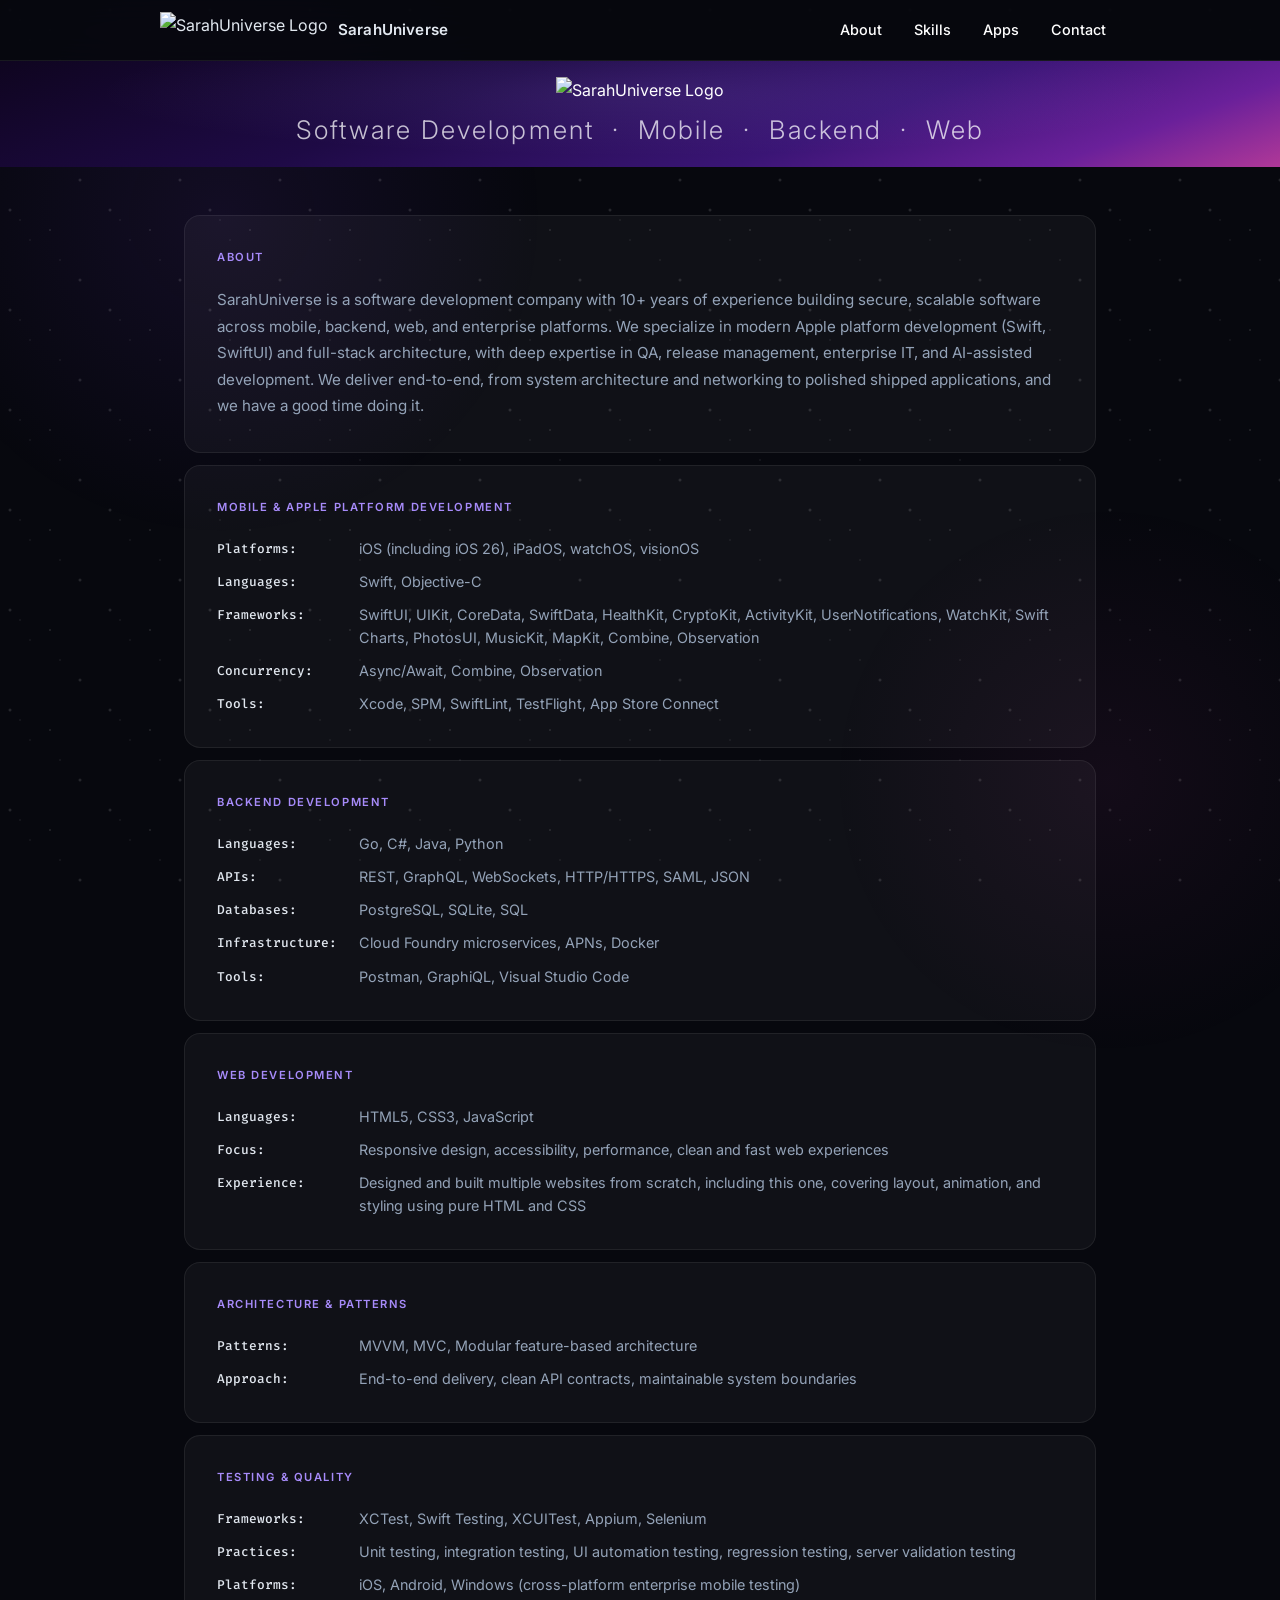
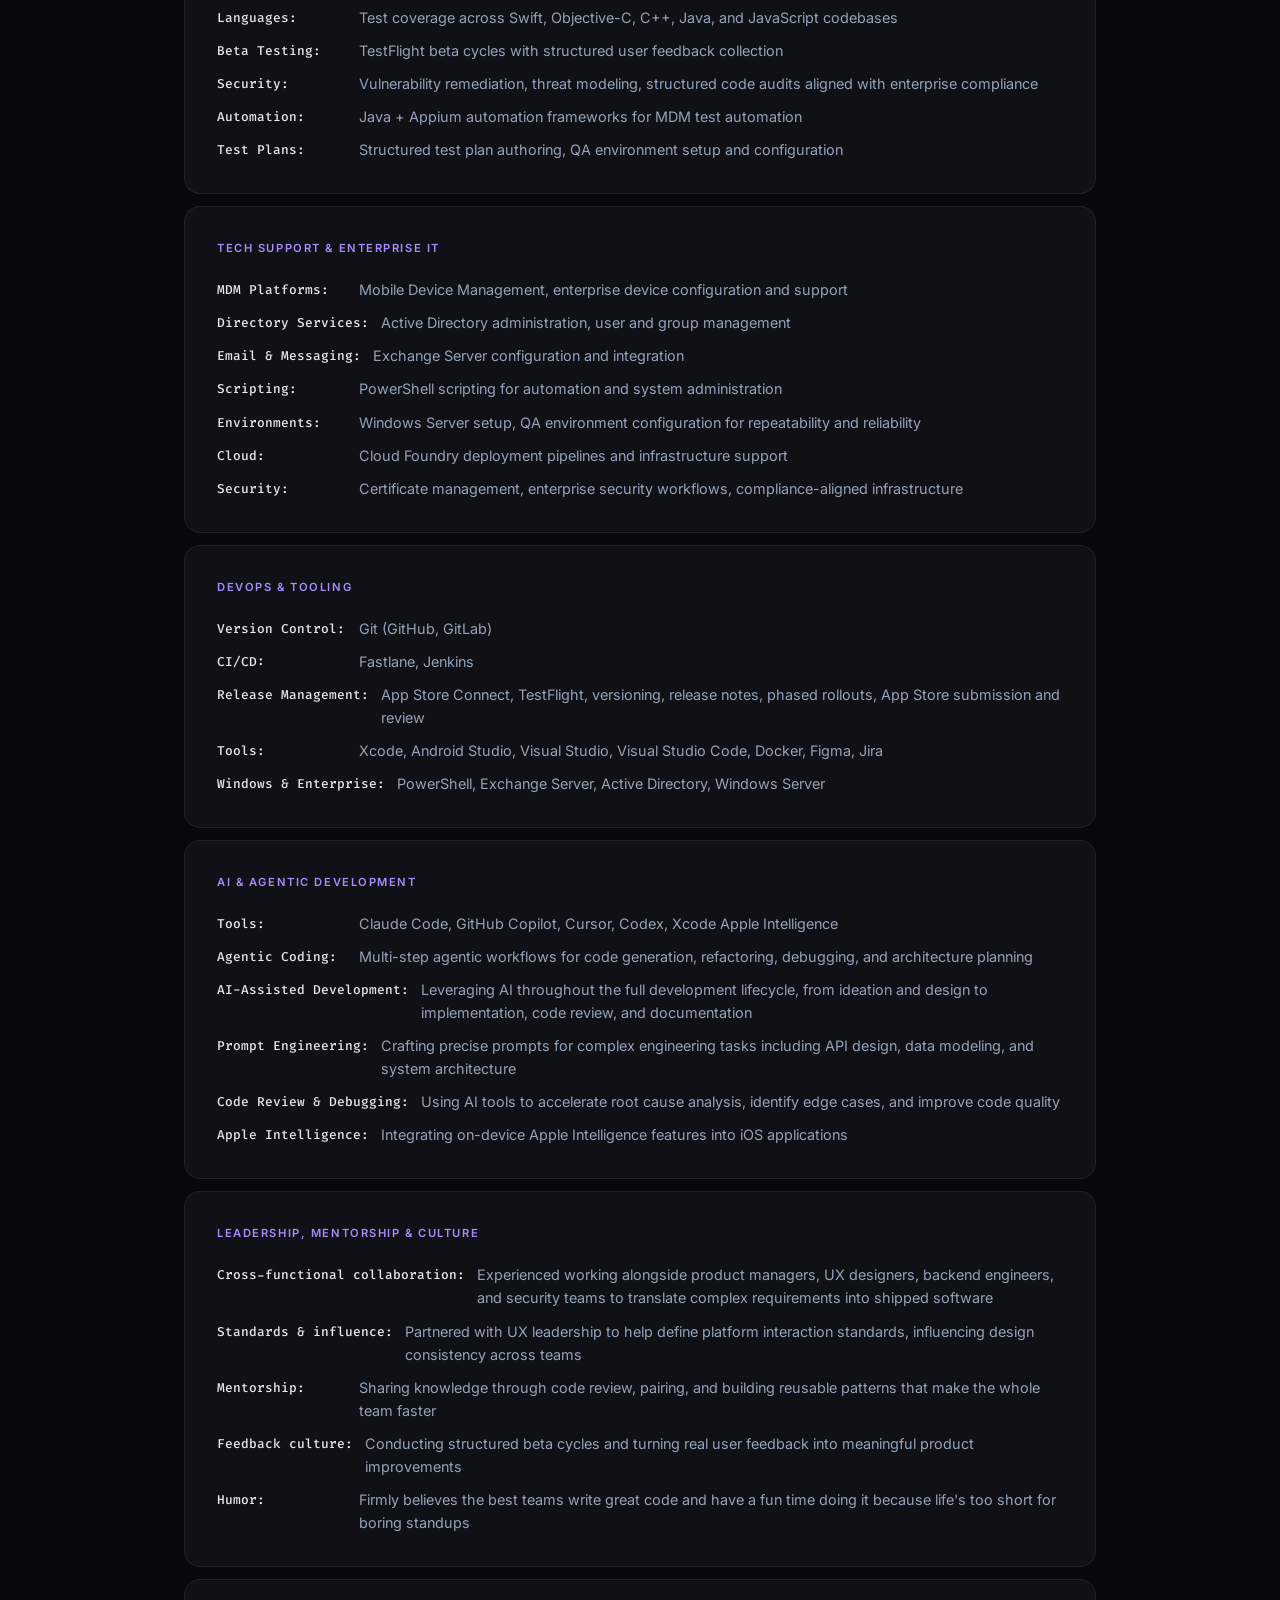
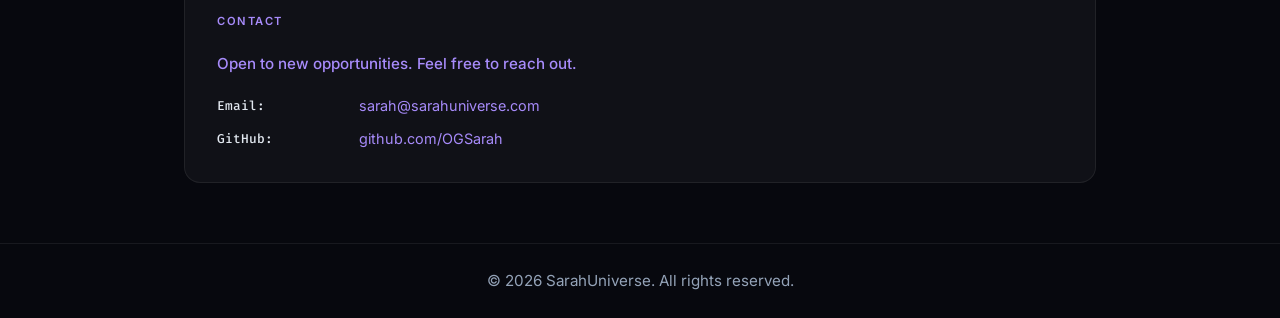
==== index.html @ 58591076 "Add files via upload" ====
<!DOCTYPE html>
<html lang="en">
<head>
  <meta charset="UTF-8" />
  <meta name="viewport" content="width=device-width, initial-scale=1.0"/>
  <title>SarahUniverse: Software Development</title>
  <link rel="stylesheet" href="style.css"/>
</head>
<body>
  <div class="stars"></div>
  <div class="stars2"></div>
  <div class="stars3"></div>

  <nav class="navbar">
    <div class="nav-container">
      <div class="nav-brand">
        <img src="assets/logoOnly.png" class="nav-logo" alt="SarahUniverse Logo">
        <span class="brand-name">SarahUniverse</span>
      </div>
      <ul class="nav-links">
        <li><a href="#about">About</a></li>
        <li><a href="#skills">Skills</a></li>
        <li><a href="apps.html">Apps</a></li>
        <li><a href="#contact">Contact</a></li>
      </ul>
    </div>
  </nav>

  <header class="header">
    <img src="assets/logoOnly.png" class="header-logo" alt="SarahUniverse Logo">
    <p class="tagline">Software Development &nbsp;·&nbsp; Mobile &nbsp;·&nbsp; Backend &nbsp;·&nbsp; Web</p>
  </header>

  <main class="content">

    <section id="about">
      <h2>About</h2>
      <p>SarahUniverse is a software development company with 10+ years of experience building secure, scalable software across mobile, backend, web, and enterprise platforms. We specialize in modern Apple platform development (Swift, SwiftUI) and full-stack architecture, with deep expertise in QA, release management, enterprise IT, and AI-assisted development. We deliver end-to-end, from system architecture and networking to polished shipped applications, and we have a good time doing it.</p>
    </section>

    <section id="skills">
      <h2>Mobile &amp; Apple Platform Development</h2>
      <ul>
        <li><strong>Platforms:</strong> iOS (including iOS 26), iPadOS, watchOS, visionOS</li>
        <li><strong>Languages:</strong> Swift, Objective-C</li>
        <li><strong>Frameworks:</strong> SwiftUI, UIKit, CoreData, SwiftData, HealthKit, CryptoKit, ActivityKit, UserNotifications, WatchKit, Swift Charts, PhotosUI, MusicKit, MapKit, Combine, Observation</li>
        <li><strong>Concurrency:</strong> Async/Await, Combine, Observation</li>
        <li><strong>Tools:</strong> Xcode, SPM, SwiftLint, TestFlight, App Store Connect</li>
      </ul>
    </section>

    <section>
      <h2>Backend Development</h2>
      <ul>
        <li><strong>Languages:</strong> Go, C#, Java, Python</li>
        <li><strong>APIs:</strong> REST, GraphQL, WebSockets, HTTP/HTTPS, SAML, JSON</li>
        <li><strong>Databases:</strong> PostgreSQL, SQLite, SQL</li>
        <li><strong>Infrastructure:</strong> Cloud Foundry microservices, APNs, Docker</li>
        <li><strong>Tools:</strong> Postman, GraphiQL, Visual Studio Code</li>
      </ul>
    </section>

    <section>
      <h2>Web Development</h2>
      <ul>
        <li><strong>Languages:</strong> HTML5, CSS3, JavaScript</li>
        <li><strong>Focus:</strong> Responsive design, accessibility, performance, clean and fast web experiences</li>
        <li><strong>Experience:</strong> Designed and built multiple websites from scratch, including this one, covering layout, animation, and styling using pure HTML and CSS</li>
      </ul>
    </section>

    <section>
      <h2>Architecture &amp; Patterns</h2>
      <ul>
        <li><strong>Patterns:</strong> MVVM, MVC, Modular feature-based architecture</li>
        <li><strong>Approach:</strong> End-to-end delivery, clean API contracts, maintainable system boundaries</li>
      </ul>
    </section>

    <section>
      <h2>Testing &amp; Quality</h2>
      <ul>
        <li><strong>Frameworks:</strong> XCTest, Swift Testing, XCUITest, Appium, Selenium</li>
        <li><strong>Practices:</strong> Unit testing, integration testing, UI automation testing, regression testing, server validation testing</li>
        <li><strong>Platforms:</strong> iOS, Android, Windows (cross-platform enterprise mobile testing)</li>
        <li><strong>Languages:</strong> Test coverage across Swift, Objective-C, C++, Java, and JavaScript codebases</li>
        <li><strong>Beta Testing:</strong> TestFlight beta cycles with structured user feedback collection</li>
        <li><strong>Security:</strong> Vulnerability remediation, threat modeling, structured code audits aligned with enterprise compliance</li>
        <li><strong>Automation:</strong> Java + Appium automation frameworks for MDM test automation</li>
        <li><strong>Test Plans:</strong> Structured test plan authoring, QA environment setup and configuration</li>
      </ul>
    </section>

    <section>
      <h2>Tech Support &amp; Enterprise IT</h2>
      <ul>
        <li><strong>MDM Platforms:</strong> Mobile Device Management, enterprise device configuration and support</li>
        <li><strong>Directory Services:</strong> Active Directory administration, user and group management</li>
        <li><strong>Email &amp; Messaging:</strong> Exchange Server configuration and integration</li>
        <li><strong>Scripting:</strong> PowerShell scripting for automation and system administration</li>
        <li><strong>Environments:</strong> Windows Server setup, QA environment configuration for repeatability and reliability</li>
        <li><strong>Cloud:</strong> Cloud Foundry deployment pipelines and infrastructure support</li>
        <li><strong>Security:</strong> Certificate management, enterprise security workflows, compliance-aligned infrastructure</li>
      </ul>
    </section>

    <section>
      <h2>DevOps &amp; Tooling</h2>
      <ul>
        <li><strong>Version Control:</strong> Git (GitHub, GitLab)</li>
        <li><strong>CI/CD:</strong> Fastlane, Jenkins</li>
        <li><strong>Release Management:</strong> App Store Connect, TestFlight, versioning, release notes, phased rollouts, App Store submission and review</li>
        <li><strong>Tools:</strong> Xcode, Android Studio, Visual Studio, Visual Studio Code, Docker, Figma, Jira</li>
        <li><strong>Windows &amp; Enterprise:</strong> PowerShell, Exchange Server, Active Directory, Windows Server</li>
      </ul>
    </section>

    <section>
      <h2>AI &amp; Agentic Development</h2>
      <ul>
        <li><strong>Tools:</strong> Claude Code, GitHub Copilot, Cursor, Codex, Xcode Apple Intelligence</li>
        <li><strong>Agentic Coding:</strong> Multi-step agentic workflows for code generation, refactoring, debugging, and architecture planning</li>
        <li><strong>AI-Assisted Development:</strong> Leveraging AI throughout the full development lifecycle, from ideation and design to implementation, code review, and documentation</li>
        <li><strong>Prompt Engineering:</strong> Crafting precise prompts for complex engineering tasks including API design, data modeling, and system architecture</li>
        <li><strong>Code Review &amp; Debugging:</strong> Using AI tools to accelerate root cause analysis, identify edge cases, and improve code quality</li>
        <li><strong>Apple Intelligence:</strong> Integrating on-device Apple Intelligence features into iOS applications</li>
      </ul>
    </section>

    <section>
      <h2>Leadership, Mentorship &amp; Culture</h2>
      <ul>
        <li><strong>Cross-functional collaboration:</strong> Experienced working alongside product managers, UX designers, backend engineers, and security teams to translate complex requirements into shipped software</li>
        <li><strong>Standards &amp; influence:</strong> Partnered with UX leadership to help define platform interaction standards, influencing design consistency across teams</li>
        <li><strong>Mentorship:</strong> Sharing knowledge through code review, pairing, and building reusable patterns that make the whole team faster</li>
        <li><strong>Feedback culture:</strong> Conducting structured beta cycles and turning real user feedback into meaningful product improvements</li>
        <li><strong>Humor:</strong> Firmly believes the best teams write great code and have a fun time doing it because life's too short for boring standups</li>
      </ul>
    </section>

    <section id="contact">
      <h2>Contact</h2>
      <p class="open-to-work">Open to new opportunities. Feel free to reach out.</p>
      <ul>
        <li><strong>Email:</strong> <a href="mailto:sarah@sarahuniverse.com">sarah@sarahuniverse.com</a></li>
        <li><strong>GitHub:</strong> <a href="https://github.com/OGSarah" target="_blank" rel="noopener">github.com/OGSarah</a></li>
      </ul>
    </section>

  </main>

  <footer>
    <p>&copy; 2026 SarahUniverse. All rights reserved.</p>
  </footer>

</body>
</html>
---- style.css ----
/* SarahUniverse — 2026 */

@import url('https://fonts.googleapis.com/css2?family=Inter:wght@300;400;500;600;700&family=Fira+Code:wght@400;500&display=swap');

:root {
  --bg: #07080e;
  --surface: rgba(255, 255, 255, 0.04);
  --surface-hover: rgba(255, 255, 255, 0.06);
  --border: rgba(255, 255, 255, 0.07);
  --border-glow: rgba(139, 92, 246, 0.3);
  --purple: #7c3aed;
  --purple-light: #a78bfa;
  --cosmic-blue: #38bdf8;
  --text: #e2e8f0;
  --text-muted: #94a3b8;
  --text-dim: #475569;
}

* {
  box-sizing: border-box;
}

body {
  margin: 0;
  font-family: 'Inter', sans-serif;
  background: var(--bg);
  color: var(--text);
  line-height: 1.7;
}

/* === BACKGROUND ORBS === */
body::before {
  content: '';
  position: fixed;
  top: -15%;
  left: -10%;
  width: 700px;
  height: 700px;
  background: radial-gradient(circle, rgba(124, 58, 237, 0.1) 0%, transparent 65%);
  pointer-events: none;
  z-index: 0;
}

body::after {
  content: '';
  position: fixed;
  bottom: -20%;
  right: -10%;
  width: 600px;
  height: 600px;
  background: radial-gradient(circle, rgba(192, 64, 160, 0.07) 0%, transparent 65%);
  pointer-events: none;
  z-index: 0;
}

/* === STARS (very subtle) === */
.stars, .stars2, .stars3 {
  position: fixed;
  width: 100%;
  height: 100%;
  top: 0; left: 0;
  z-index: 0;
  background: transparent;
  pointer-events: none;
}

.stars {
  background: transparent url('data:image/svg+xml;utf8,<svg width="100" height="100" xmlns="http://www.w3.org/2000/svg"><circle cx="10" cy="10" r="1.5" fill="white" /><circle cx="50" cy="30" r="1" fill="white"/><circle cx="80" cy="80" r="1.5" fill="white"/></svg>') repeat;
  animation: moveStars 100s linear infinite;
  opacity: 0.12;
}

.stars2 {
  background: transparent url('data:image/svg+xml;utf8,<svg width="100" height="100" xmlns="http://www.w3.org/2000/svg"><circle cx="20" cy="20" r="1" fill="white" /><circle cx="60" cy="60" r="1" fill="white"/></svg>') repeat;
  animation: moveStars 150s linear infinite;
  opacity: 0.07;
}

.stars3 {
  background: transparent url('data:image/svg+xml;utf8,<svg width="100" height="100" xmlns="http://www.w3.org/2000/svg"><circle cx="30" cy="40" r="1.2" fill="white" /></svg>') repeat;
  animation: moveStars 200s linear infinite;
  opacity: 0.05;
}

@keyframes moveStars {
  from { transform: translateY(0); }
  to { transform: translateY(-1000px); }
}

body > *:not(.stars):not(.stars2):not(.stars3) {
  position: relative;
  z-index: 1;
}

/* === NAVBAR === */
.navbar {
  position: sticky;
  top: 0;
  width: 100%;
  background: rgba(7, 8, 14, 0.8);
  backdrop-filter: blur(20px);
  -webkit-backdrop-filter: blur(20px);
  border-bottom: 1px solid var(--border);
  padding: 12px 24px;
  box-sizing: border-box;
  z-index: 10;
}

.nav-container {
  max-width: 960px;
  margin: 0 auto;
  width: 100%;
  display: flex;
  flex-direction: row;
  align-items: center;
  justify-content: space-between;
  overflow: visible;
}

.nav-brand {
  display: flex;
  align-items: center;
  gap: 10px;
  text-decoration: none;
}

.nav-logo {
  height: 36px;
  width: auto;
}

.brand-name {
  font-weight: 600;
  font-size: 0.95rem;
  color: var(--text);
  letter-spacing: 0.01em;
}

.nav-links {
  list-style: none;
  margin: 0;
  padding: 0;
  display: flex;
  flex-direction: row;
  gap: 4px;
}

.nav-links a {
  color: #ffffff;
  text-decoration: none;
  font-size: 0.9rem;
  font-weight: 500;
  padding: 6px 14px;
  border-radius: 8px;
  transition: color 0.15s ease, background 0.15s ease;
  display: inline-block;
}

.nav-links a:hover,
.nav-links a.active {
  color: var(--purple-light);
  background: rgba(255, 255, 255, 0.07);
}

/* === HEADER === */
.header {
  text-align: center;
  padding: 16px 20px 14px;
  background: linear-gradient(160deg, #0f0520 0%, #1e0a45 35%, #3a1575 65%, #6a209a 85%, #b03898 100%);
  color: white;
  position: relative;
  overflow: hidden;
}

.header::before {
  content: '';
  position: absolute;
  inset: 0;
  background: radial-gradient(ellipse at 50% 30%, rgba(167, 139, 250, 0.12) 0%, transparent 60%);
  pointer-events: none;
}

.header-logo {
  height: 500px;
  width: auto;
  margin-bottom: 0;
  position: relative;
}

.tagline {
  font-family: 'Inter', sans-serif;
  font-size: 1.6rem;
  font-weight: 300;
  color: rgba(255, 255, 255, 0.75);
  letter-spacing: 0.08em;
  margin-top: 4px;
  margin-bottom: 0;
}

/* === MAIN CONTENT === */
.content {
  max-width: 960px;
  margin: 0 auto;
  padding: 48px 24px;
}

section {
  background: var(--surface);
  border: 1px solid var(--border);
  padding: 32px;
  border-radius: 16px;
  margin-bottom: 12px;
  transition: border-color 0.25s ease, background 0.25s ease;
}

section:hover {
  background: var(--surface-hover);
  border-color: var(--border-glow);
}

h2 {
  font-size: 0.7rem;
  font-weight: 600;
  text-transform: uppercase;
  letter-spacing: 0.14em;
  color: var(--purple-light);
  margin-top: 0;
  margin-bottom: 20px;
  border: none;
  padding: 0;
}

ul {
  padding: 0;
  margin: 0;
  list-style: none;
  display: flex;
  flex-direction: column;
  gap: 10px;
}

ul li {
  color: var(--text-muted);
  font-size: 0.9rem;
  line-height: 1.6;
  display: flex;
  gap: 12px;
}

ul li strong {
  color: var(--text);
  font-weight: 500;
  min-width: 130px;
  flex-shrink: 0;
  font-family: 'Fira Code', monospace;
  font-size: 0.8rem;
  padding-top: 2px;
}

p {
  color: var(--text-muted);
  margin: 0;
  font-size: 0.95rem;
  line-height: 1.75;
}

a {
  color: var(--purple-light);
  text-decoration: none;
}

a:hover {
  color: var(--text);
  text-decoration: none;
}

/* === NAVBAR ACTIVE LINK === */
.nav-links a.active {
  color: var(--purple-light);
  background: rgba(255, 255, 255, 0.07);
}

/* === APP CARDS === */
.app-card {
  background: var(--surface);
  border: 1px solid var(--border);
  border-radius: 16px;
  padding: 28px;
  margin-bottom: 12px;
  display: flex;
  gap: 24px;
  align-items: flex-start;
  transition: border-color 0.25s ease, background 0.25s ease;
}

.app-card:hover {
  background: var(--surface-hover);
  border-color: var(--border-glow);
}

.app-icon-wrap {
  flex-shrink: 0;
}

.app-icon-placeholder {
  width: 72px;
  height: 72px;
  border-radius: 16px;
  background: linear-gradient(135deg, var(--purple), #b03898);
}

.app-icon-wrap img {
  width: 72px;
  height: 72px;
  border-radius: 16px;
  object-fit: cover;
}

.app-info {
  display: flex;
  flex-direction: column;
  gap: 8px;
}

.app-name {
  color: var(--text);
  font-size: 1.1rem;
  font-weight: 600;
  margin: 0;
  padding: 0;
  border: none;
  letter-spacing: 0;
  text-transform: none;
}

.app-description {
  color: var(--text-muted);
  margin: 0;
  font-size: 0.9rem;
}

.app-store-badge img {
  height: 36px;
  width: auto;
  margin-top: 4px;
  opacity: 0.9;
  transition: opacity 0.15s ease;
}

.app-store-badge:hover img {
  opacity: 1;
}

/* === OPEN TO WORK === */
.open-to-work {
  color: var(--purple-light);
  font-weight: 500;
  margin-bottom: 16px;
}

/* === FOOTER === */
footer {
  text-align: center;
  border-top: 1px solid var(--border);
  padding: 24px;
  color: var(--text-dim);
  font-size: 0.8rem;
}
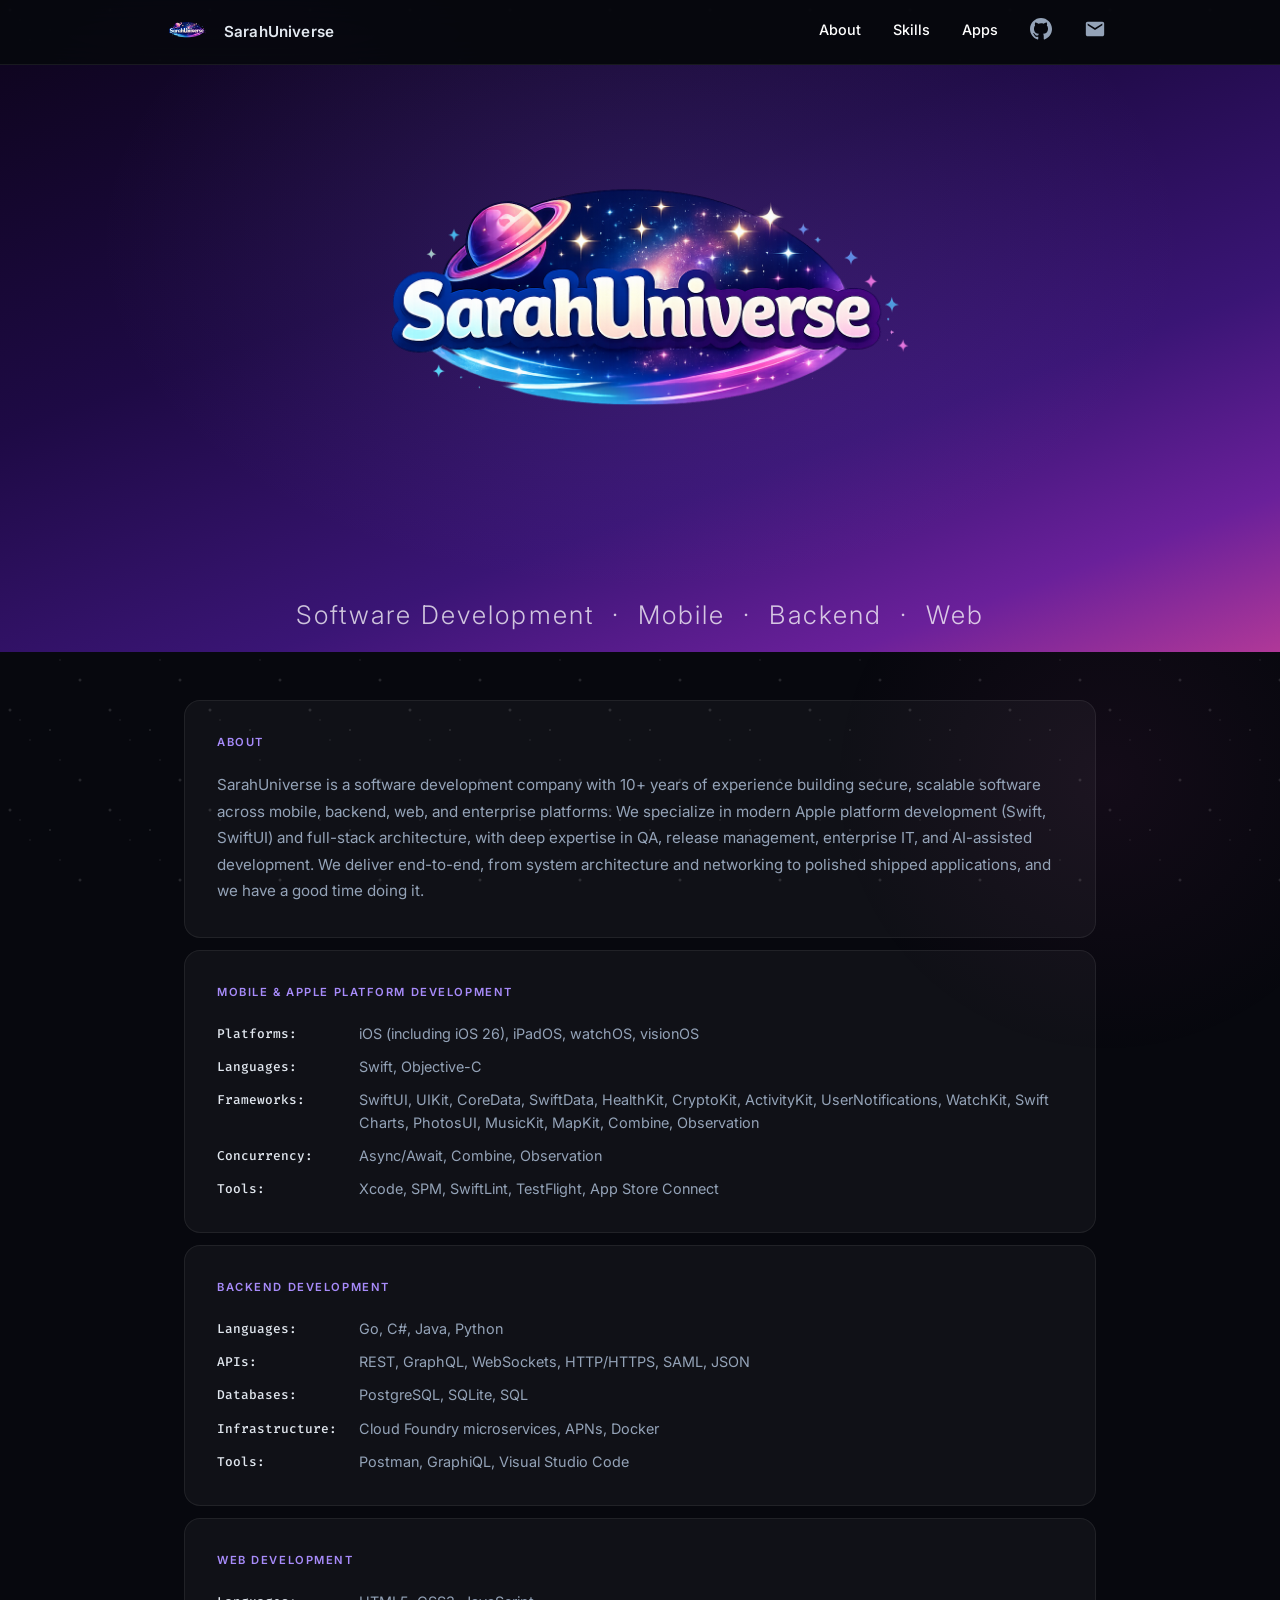
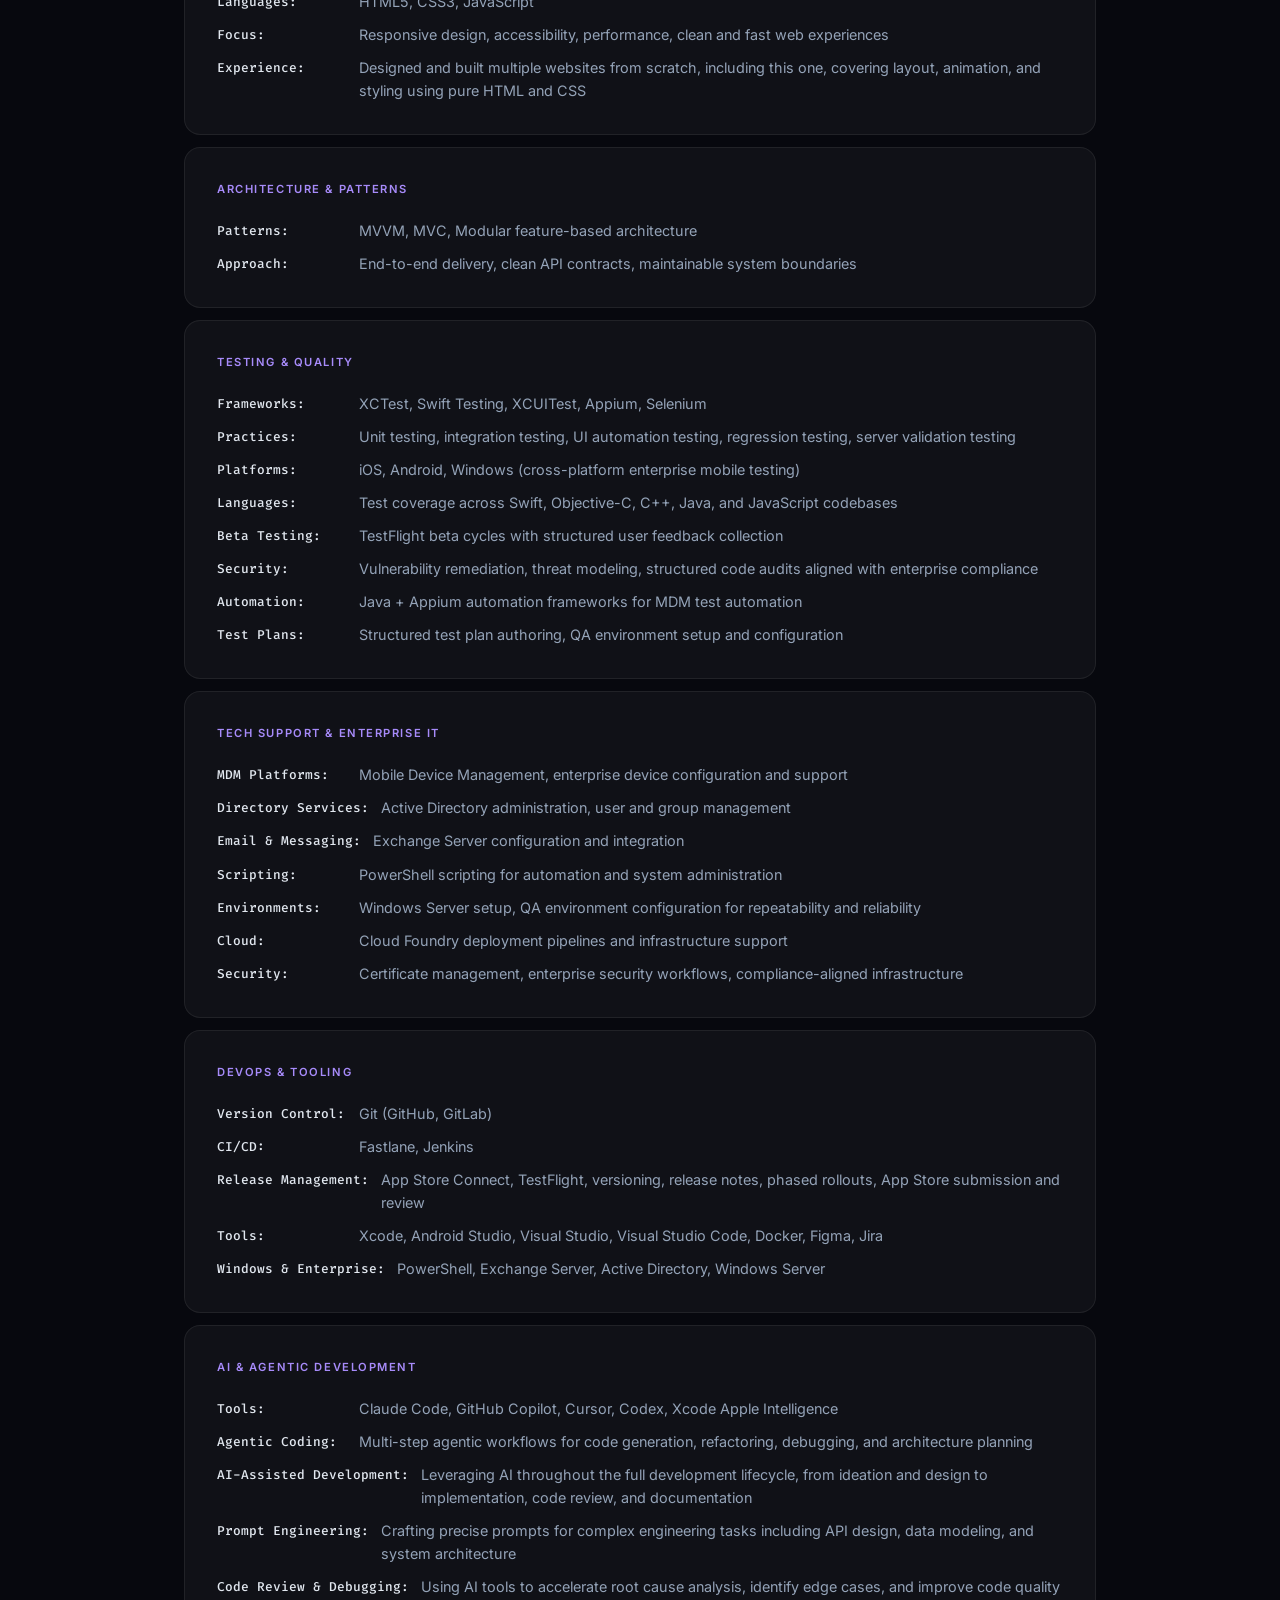
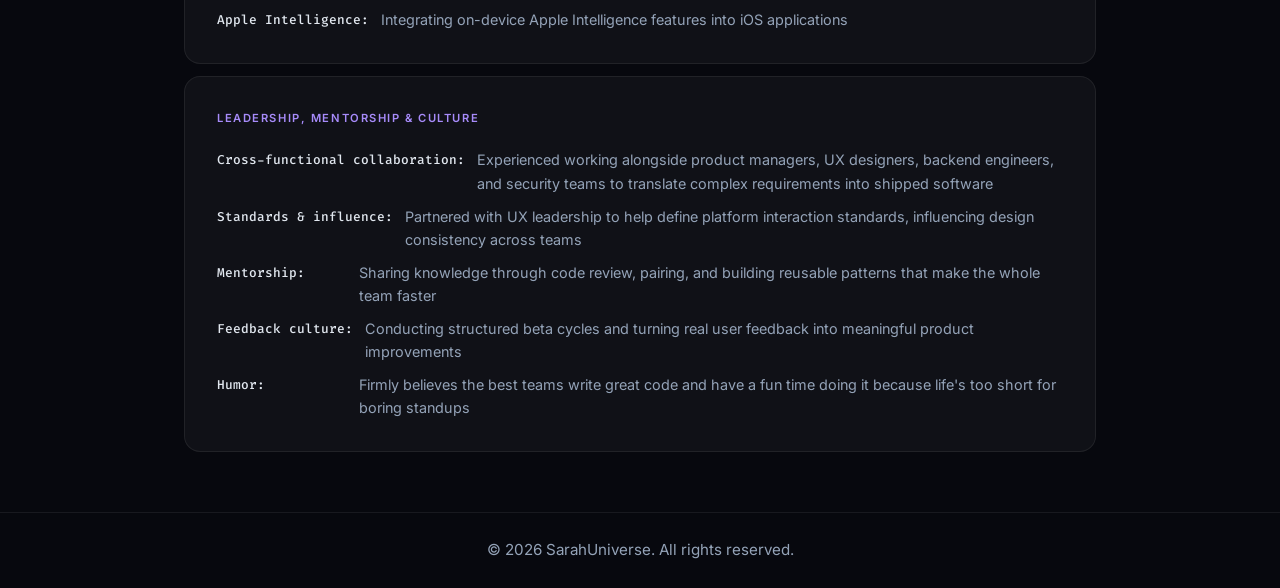
==== commit 9429c8ba: "Added Github and email link icons to the header area" ====
--- a/index.html
+++ b/index.html
@@ -21,7 +21,20 @@
         <li><a href="#about">About</a></li>
         <li><a href="#skills">Skills</a></li>
         <li><a href="apps.html">Apps</a></li>
-        <li><a href="#contact">Contact</a></li>
+        <li>
+          <a href="https://github.com/OGSarah" target="_blank" rel="noopener" class="github-icon-link" aria-label="GitHub profile">
+            <svg class="github-icon" xmlns="http://www.w3.org/2000/svg" viewBox="0 0 24 24" aria-hidden="true">
+              <path d="M12 0C5.374 0 0 5.373 0 12c0 5.302 3.438 9.8 8.207 11.387.599.111.793-.261.793-.577v-2.234c-3.338.726-4.033-1.416-4.033-1.416-.546-1.387-1.333-1.756-1.333-1.756-1.089-.745.083-.729.083-.729 1.205.084 1.839 1.237 1.839 1.237 1.07 1.834 2.807 1.304 3.492.997.107-.775.418-1.305.762-1.604-2.665-.305-5.467-1.334-5.467-5.931 0-1.311.469-2.381 1.236-3.221-.124-.303-.535-1.524.117-3.176 0 0 1.008-.322 3.301 1.23A11.509 11.509 0 0 1 12 5.803c.96.005 1.927.138 2.993.404 2.291-1.552 3.297-1.23 3.297-1.23.653 1.653.242 2.874.118 3.176.77.84 1.235 1.911 1.235 3.221 0 4.609-2.807 5.624-5.479 5.921.43.372.823 1.102.823 2.222v3.293c0 .319.192.694.801.576C20.566 21.797 24 17.3 24 12c0-6.627-5.373-12-12-12z"/>
+            </svg>
+          </a>
+        </li>
+        <li>
+          <a href="mailto:sarah@sarahuniverse.com" class="github-icon-link" aria-label="Send email">
+            <svg class="github-icon" xmlns="http://www.w3.org/2000/svg" viewBox="0 0 24 24" aria-hidden="true">
+              <path d="M20 4H4c-1.1 0-2 .9-2 2v12c0 1.1.9 2 2 2h16c1.1 0 2-.9 2-2V6c0-1.1-.9-2-2-2zm0 4-8 5-8-5V6l8 5 8-5v2z"/>
+            </svg>
+          </a>
+        </li>
       </ul>
     </div>
   </nav>
@@ -138,15 +151,6 @@
       </ul>
     </section>
 
-    <section id="contact">
-      <h2>Contact</h2>
-      <p class="open-to-work">Open to new opportunities. Feel free to reach out.</p>
-      <ul>
-        <li><strong>Email:</strong> <a href="mailto:sarah@sarahuniverse.com">sarah@sarahuniverse.com</a></li>
-        <li><strong>GitHub:</strong> <a href="https://github.com/OGSarah" target="_blank" rel="noopener">github.com/OGSarah</a></li>
-      </ul>
-    </section>
-
   </main>
 
   <footer>
--- a/style.css
+++ b/style.css
@@ -351,11 +351,28 @@
   opacity: 1;
 }
 
-/* === OPEN TO WORK === */
-.open-to-work {
-  color: var(--purple-light);
-  font-weight: 500;
-  margin-bottom: 16px;
+
+/* === GITHUB ICON === */
+.github-icon-link {
+  display: inline-flex;
+  align-items: center;
+  justify-content: center;
+  transition: transform 0.2s;
+}
+
+.github-icon-link:hover {
+  transform: scale(1.2);
+}
+
+.github-icon {
+  width: 22px;
+  height: 22px;
+  fill: var(--text-muted);
+  transition: fill 0.2s;
+}
+
+.github-icon-link:hover .github-icon {
+  fill: var(--purple-light);
 }
 
 /* === FOOTER === */
@@ -366,3 +383,53 @@
   color: var(--text-dim);
   font-size: 0.8rem;
 }
+
+/* === RESPONSIVE / MOBILE === */
+@media (max-width: 640px) {
+  /* Navbar: hide brand text so links fit on one line */
+  .brand-name {
+    display: none;
+  }
+
+  .nav-links a {
+    font-size: 0.82rem;
+    padding: 6px 10px;
+  }
+
+  /* Header logo: switch from fixed height to fluid width */
+  .header-logo {
+    height: auto;
+    width: 80vw;
+    max-width: 420px;
+  }
+
+  .tagline {
+    font-size: 1.1rem;
+    letter-spacing: 0.04em;
+  }
+
+  /* Content & sections: reduce padding */
+  .content {
+    padding: 24px 16px;
+  }
+
+  section {
+    padding: 20px 16px;
+  }
+
+  /* List items: stack label above value instead of side-by-side */
+  ul li {
+    flex-direction: column;
+    gap: 3px;
+  }
+
+  ul li strong {
+    min-width: unset;
+  }
+
+  /* App cards: stack icon above info */
+  .app-card {
+    flex-direction: column;
+    gap: 16px;
+  }
+}
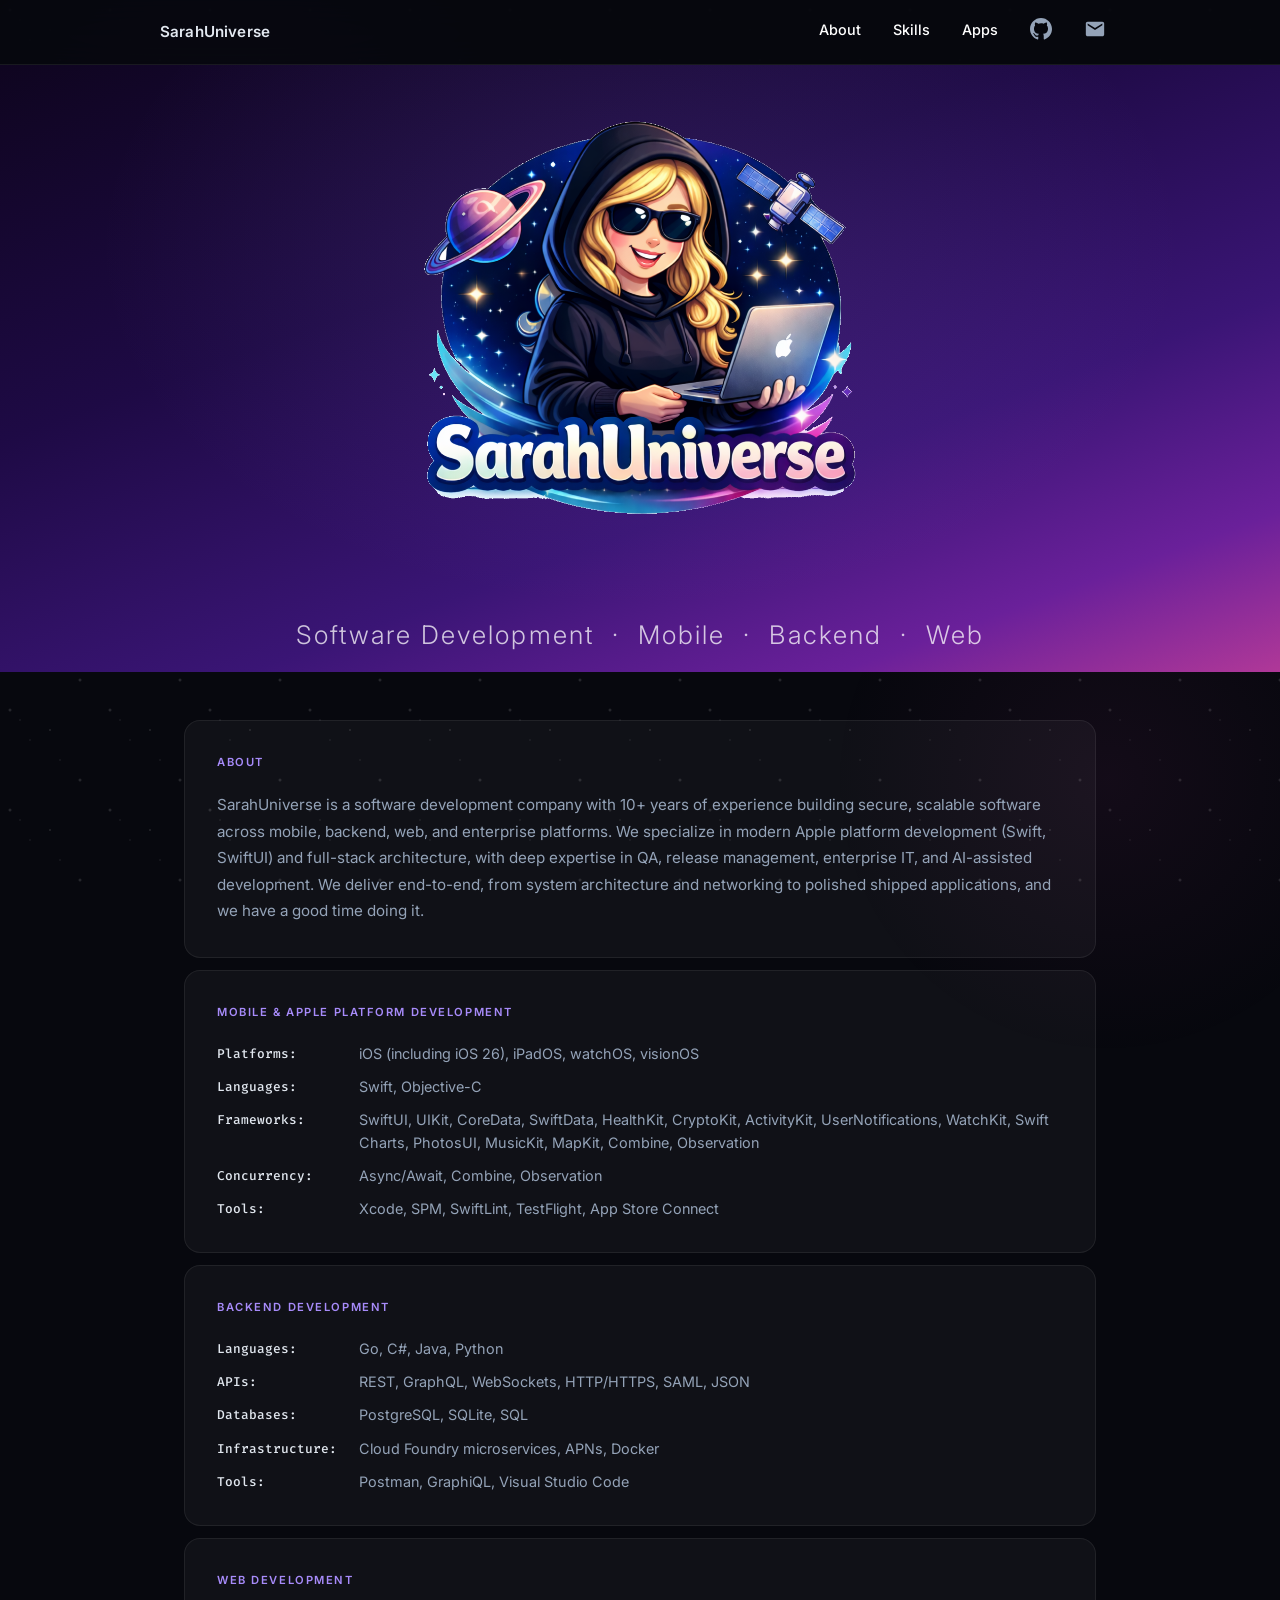
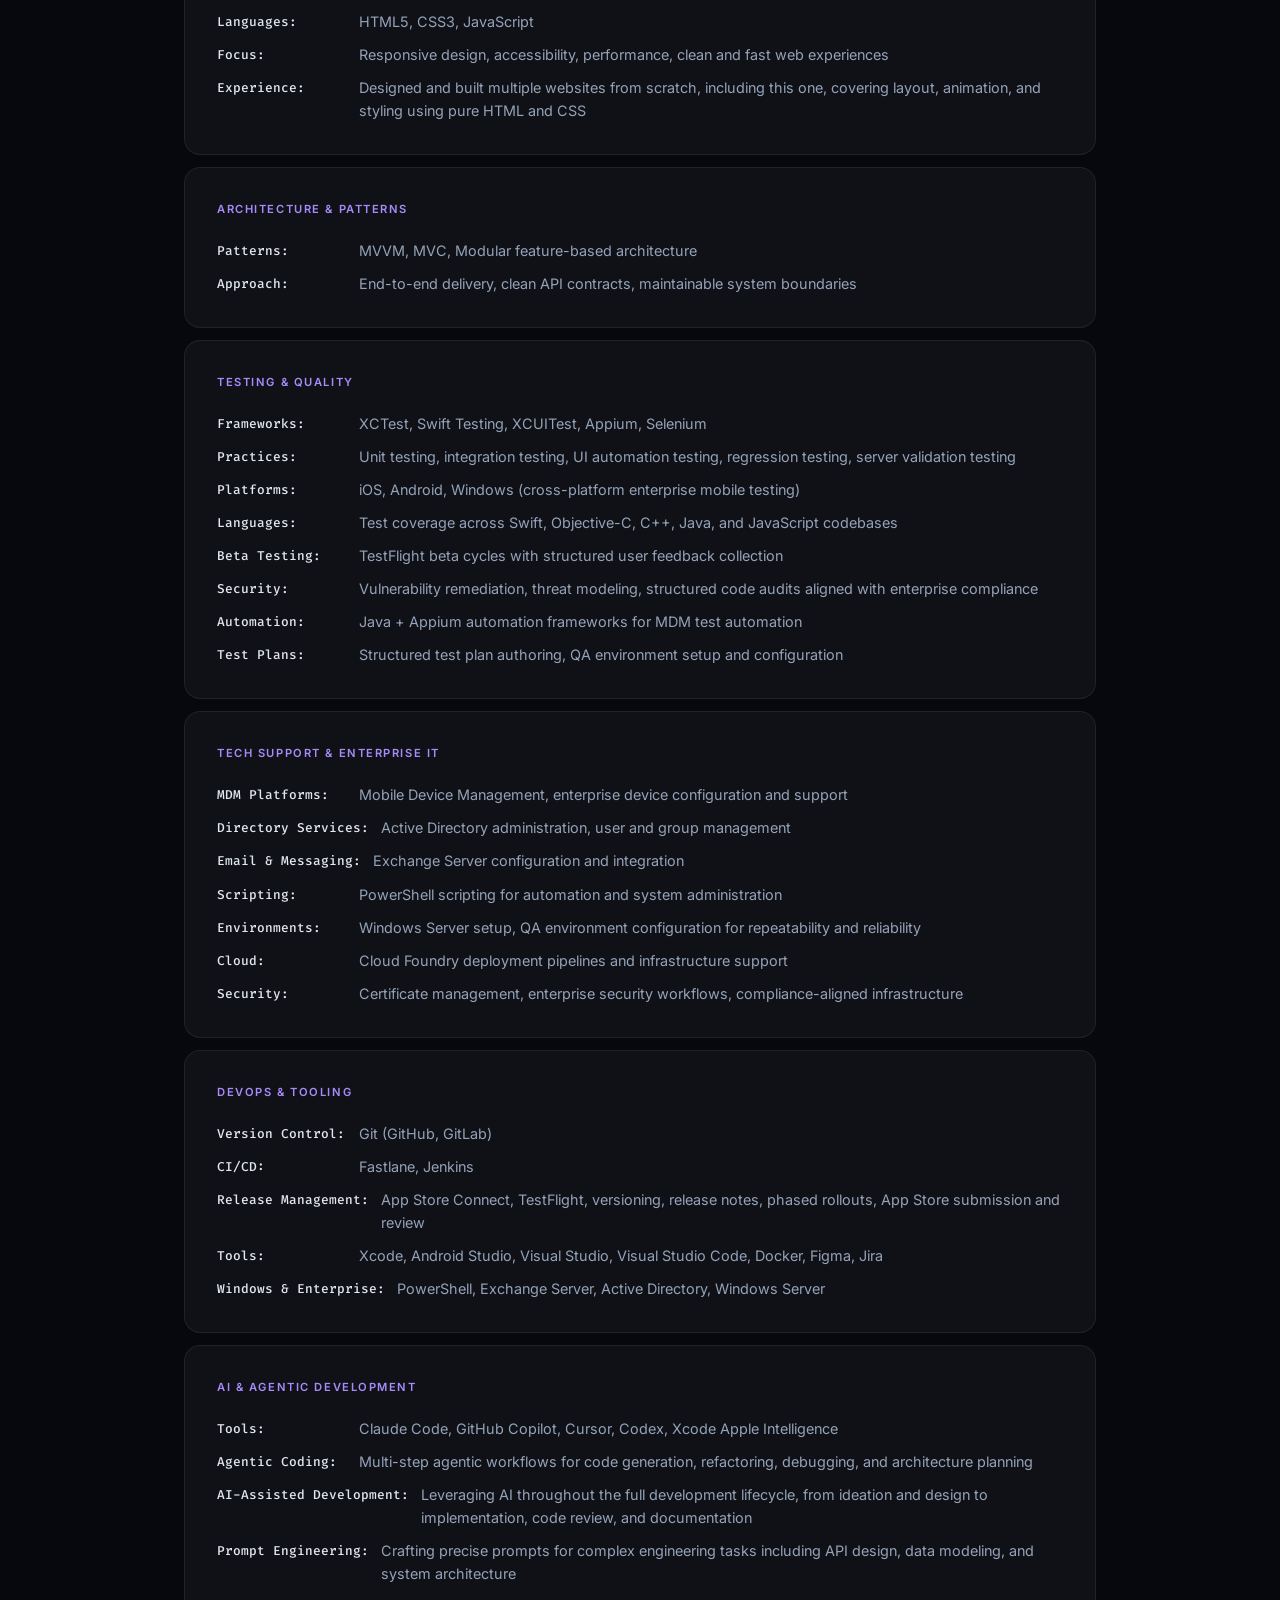
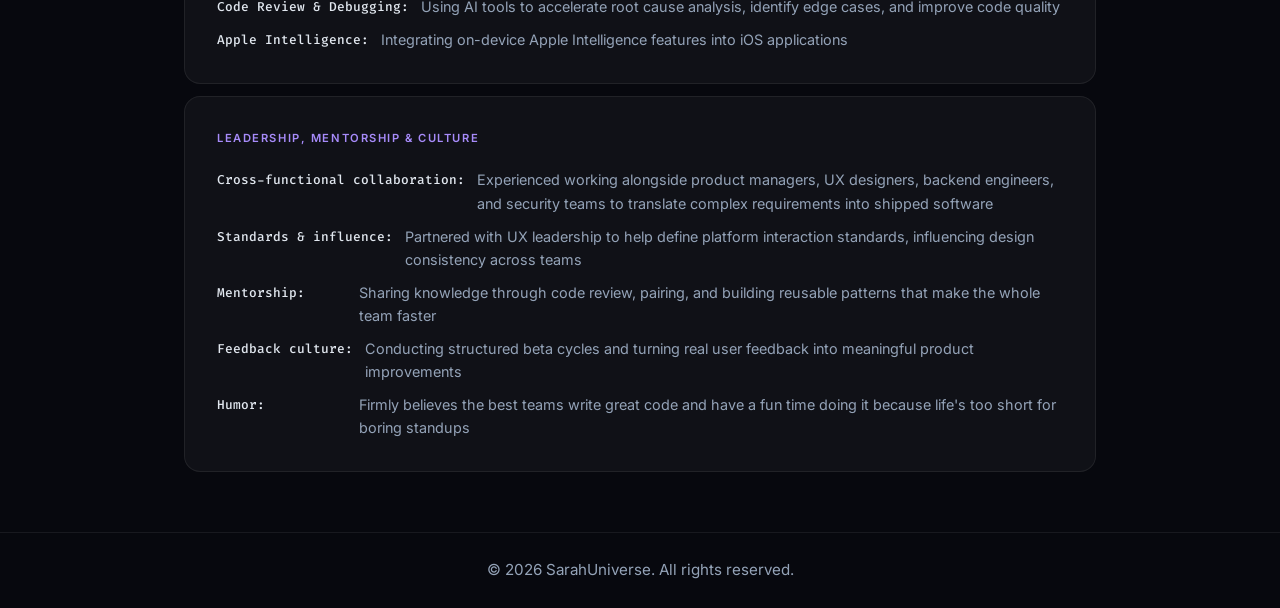
==== commit d7071007: "Updated main icon to use the one with a person in it" ====
--- a/index.html
+++ b/index.html
@@ -40,7 +40,7 @@
   </nav>
 
   <header class="header">
-    <img src="assets/logoOnly.png" class="header-logo" alt="SarahUniverse Logo">
+    <img src="assets/logo-transparent.png" class="header-logo" alt="SarahUniverse Logo">
     <p class="tagline">Software Development &nbsp;·&nbsp; Mobile &nbsp;·&nbsp; Backend &nbsp;·&nbsp; Web</p>
   </header>
 
--- a/style.css
+++ b/style.css
@@ -127,6 +127,7 @@
 .nav-logo {
   height: 36px;
   width: auto;
+  display: none;
 }
 
 .brand-name {
@@ -181,10 +182,13 @@
 }
 
 .header-logo {
-  height: 500px;
-  width: auto;
+  height: auto;
+  width: clamp(260px, 45vw, 520px);
+  max-width: 100%;
   margin-bottom: 0;
   position: relative;
+  image-rendering: -webkit-optimize-contrast;
+  image-rendering: crisp-edges;
 }
 
 .tagline {
@@ -386,7 +390,11 @@
 
 /* === RESPONSIVE / MOBILE === */
 @media (max-width: 640px) {
-  /* Navbar: hide brand text so links fit on one line */
+  /* Navbar: on mobile show icon, hide text */
+  .nav-logo {
+    display: block;
+  }
+
   .brand-name {
     display: none;
   }
@@ -396,12 +404,6 @@
     padding: 6px 10px;
   }
 
-  /* Header logo: switch from fixed height to fluid width */
-  .header-logo {
-    height: auto;
-    width: 80vw;
-    max-width: 420px;
-  }
 
   .tagline {
     font-size: 1.1rem;
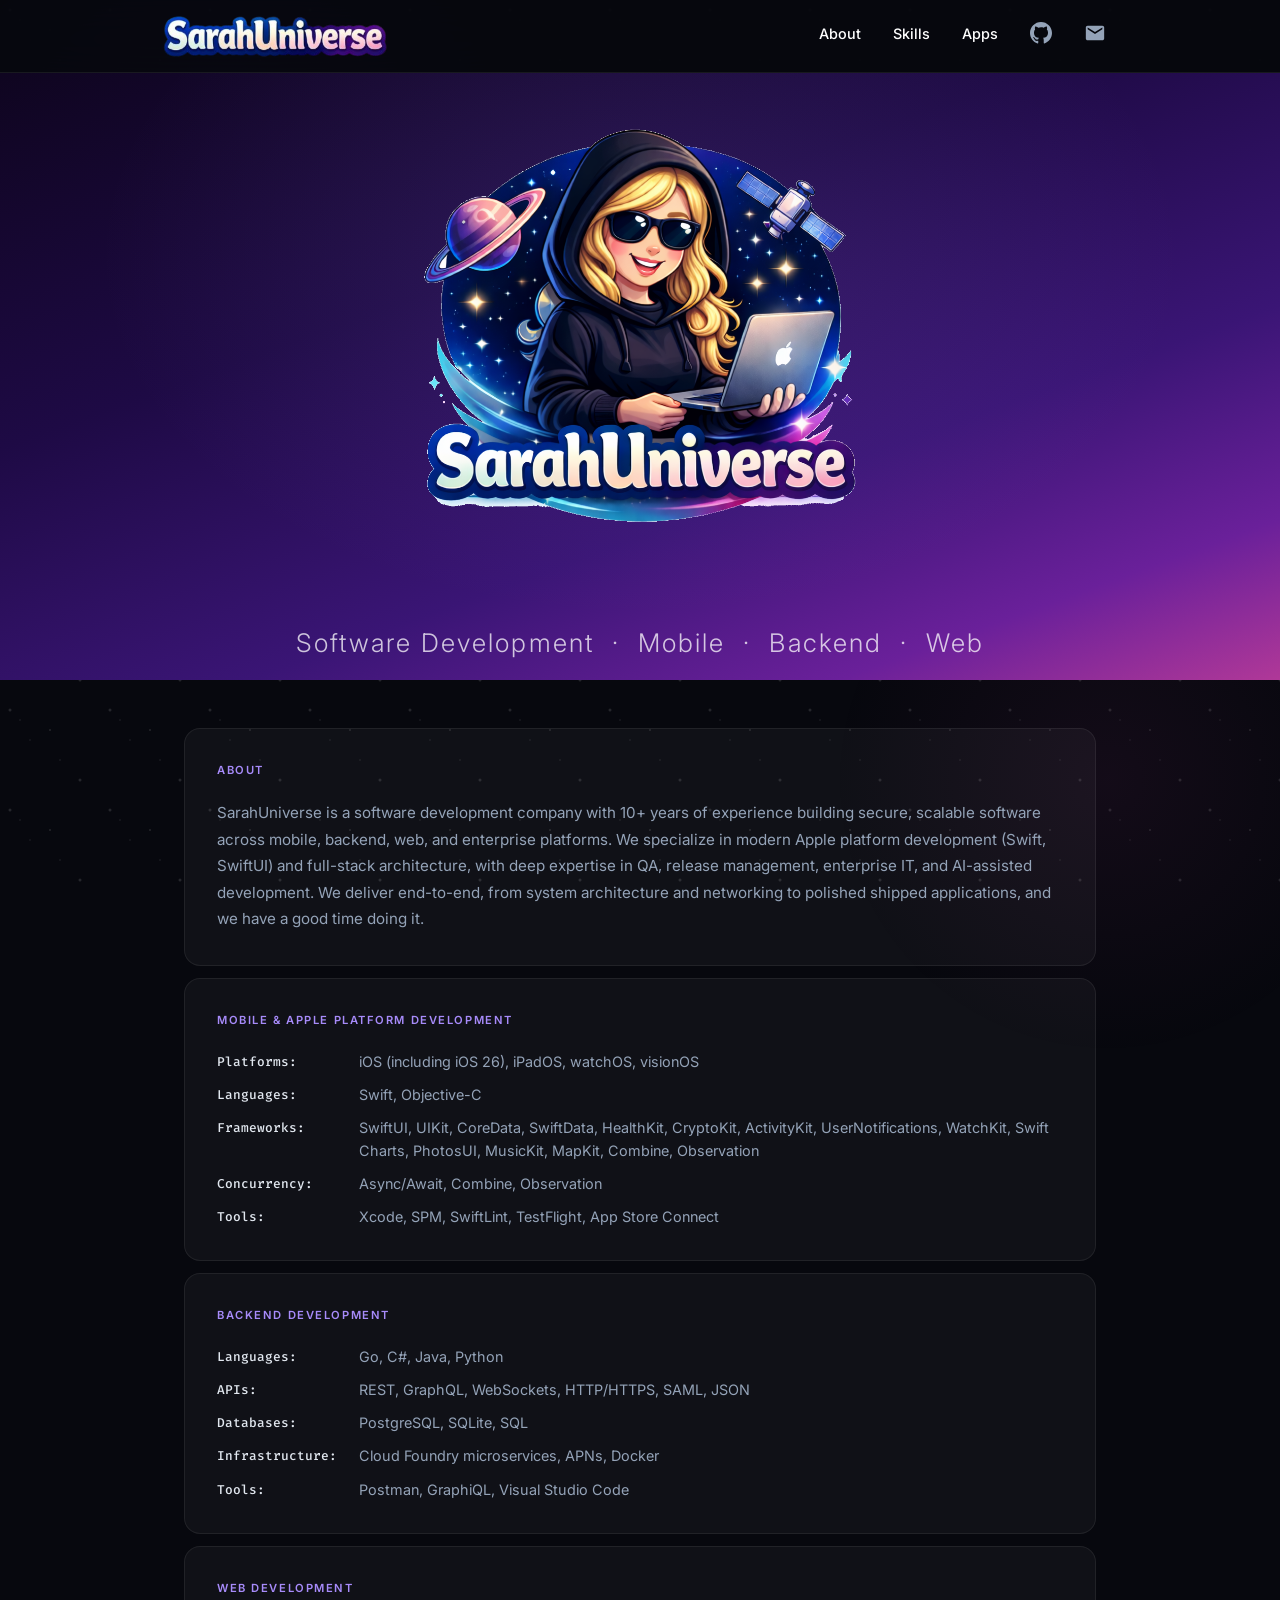
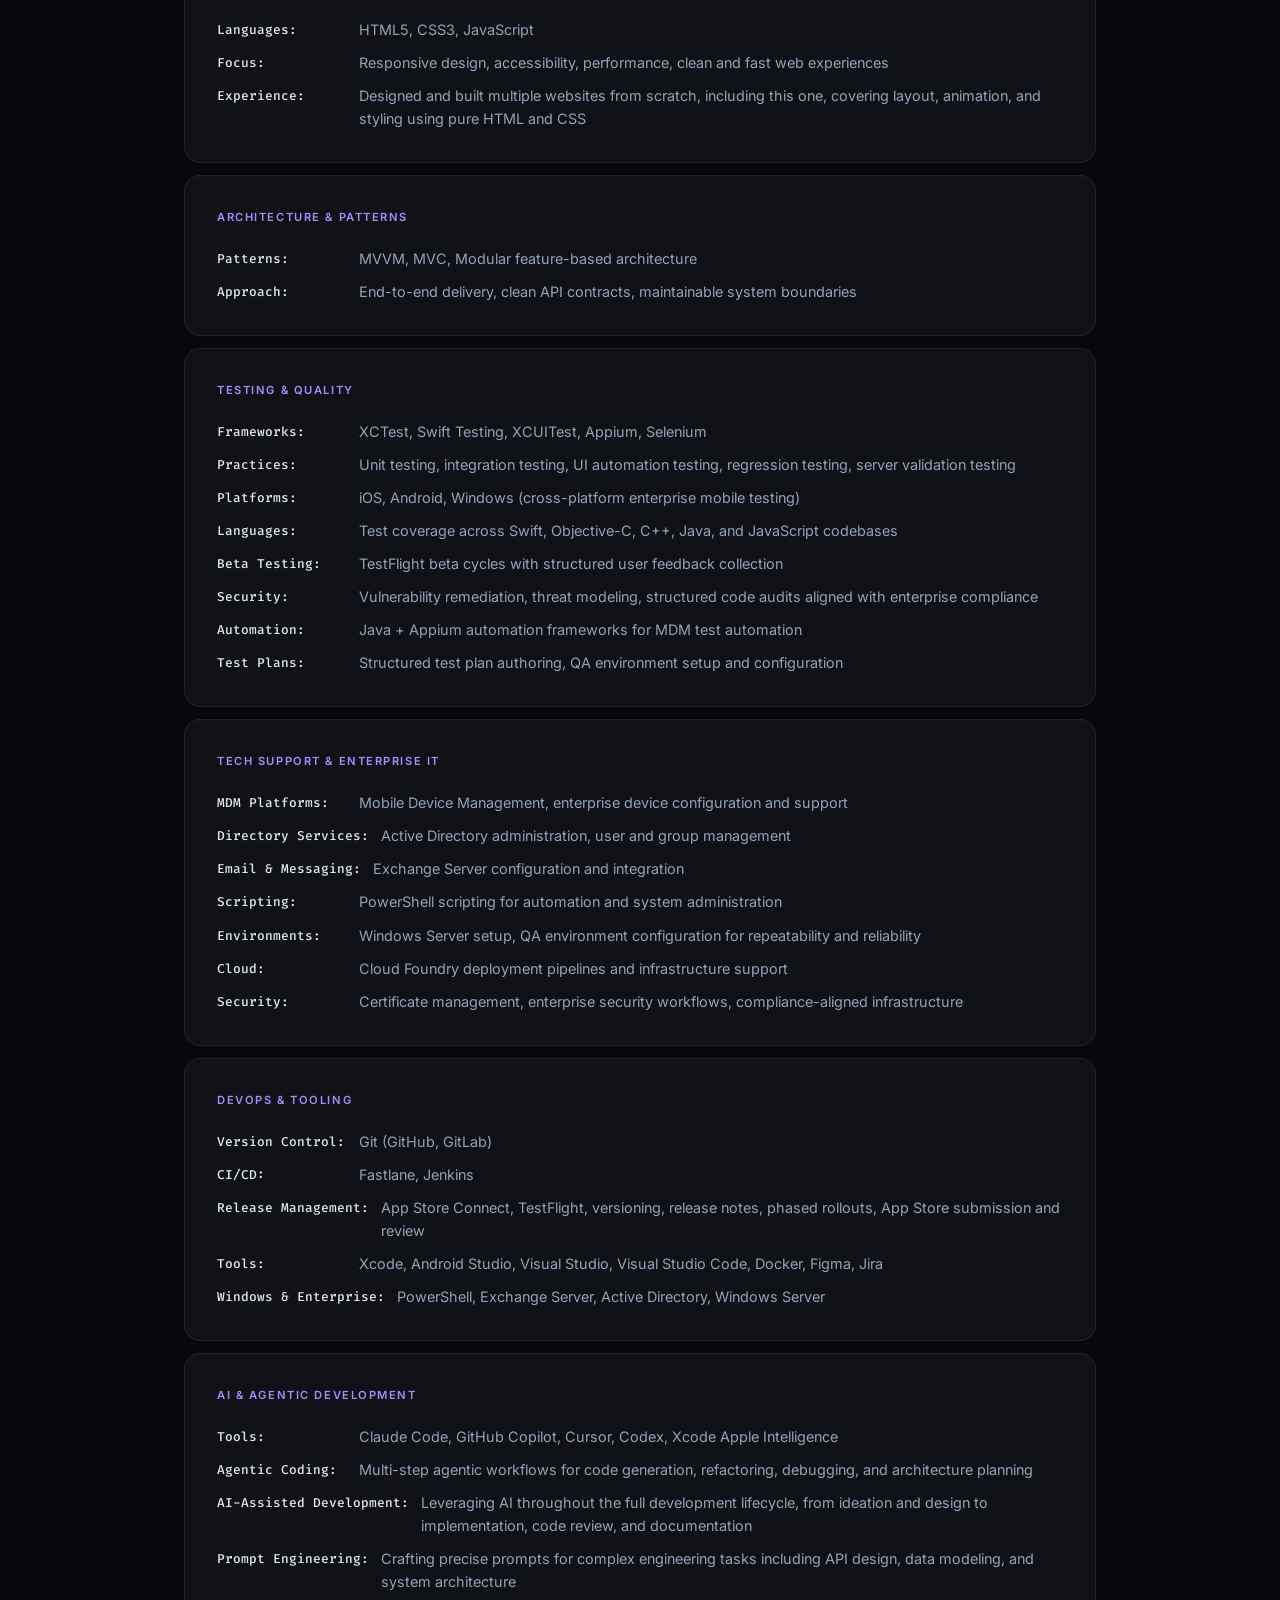
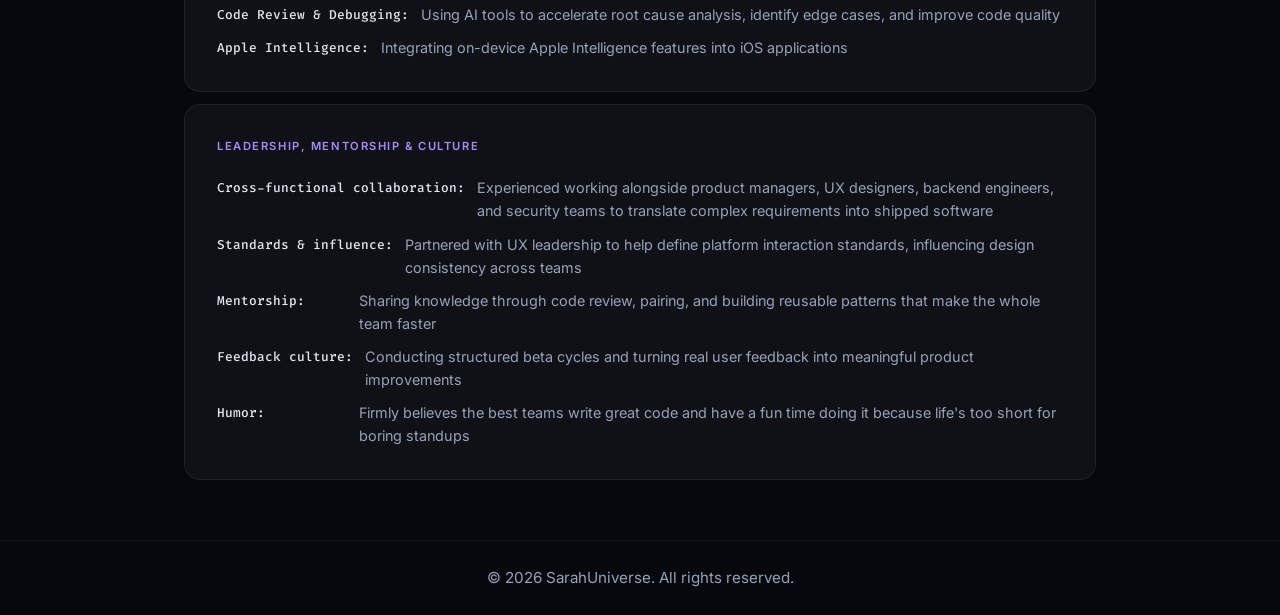
==== commit 2d9e29ea: "Updated name on far left top of header" ====
--- a/index.html
+++ b/index.html
@@ -14,7 +14,7 @@
   <nav class="navbar">
     <div class="nav-container">
       <div class="nav-brand">
-        <img src="assets/logoOnly.png" class="nav-logo" alt="SarahUniverse Logo">
+        <img src="assets/name-transparent.png" class="nav-logo" alt="SarahUniverse Logo">
         <span class="brand-name">SarahUniverse</span>
       </div>
       <ul class="nav-links">
--- a/style.css
+++ b/style.css
@@ -125,14 +125,14 @@
 }
 
 .nav-logo {
-  height: 36px;
+  height: 48px;
   width: auto;
+}
+
+.brand-name {
   display: none;
-}
-
-.brand-name {
   font-weight: 600;
-  font-size: 0.95rem;
+  font-size: 1.15rem;
   color: var(--text);
   letter-spacing: 0.01em;
 }
@@ -390,14 +390,6 @@
 
 /* === RESPONSIVE / MOBILE === */
 @media (max-width: 640px) {
-  /* Navbar: on mobile show icon, hide text */
-  .nav-logo {
-    display: block;
-  }
-
-  .brand-name {
-    display: none;
-  }
 
   .nav-links a {
     font-size: 0.82rem;
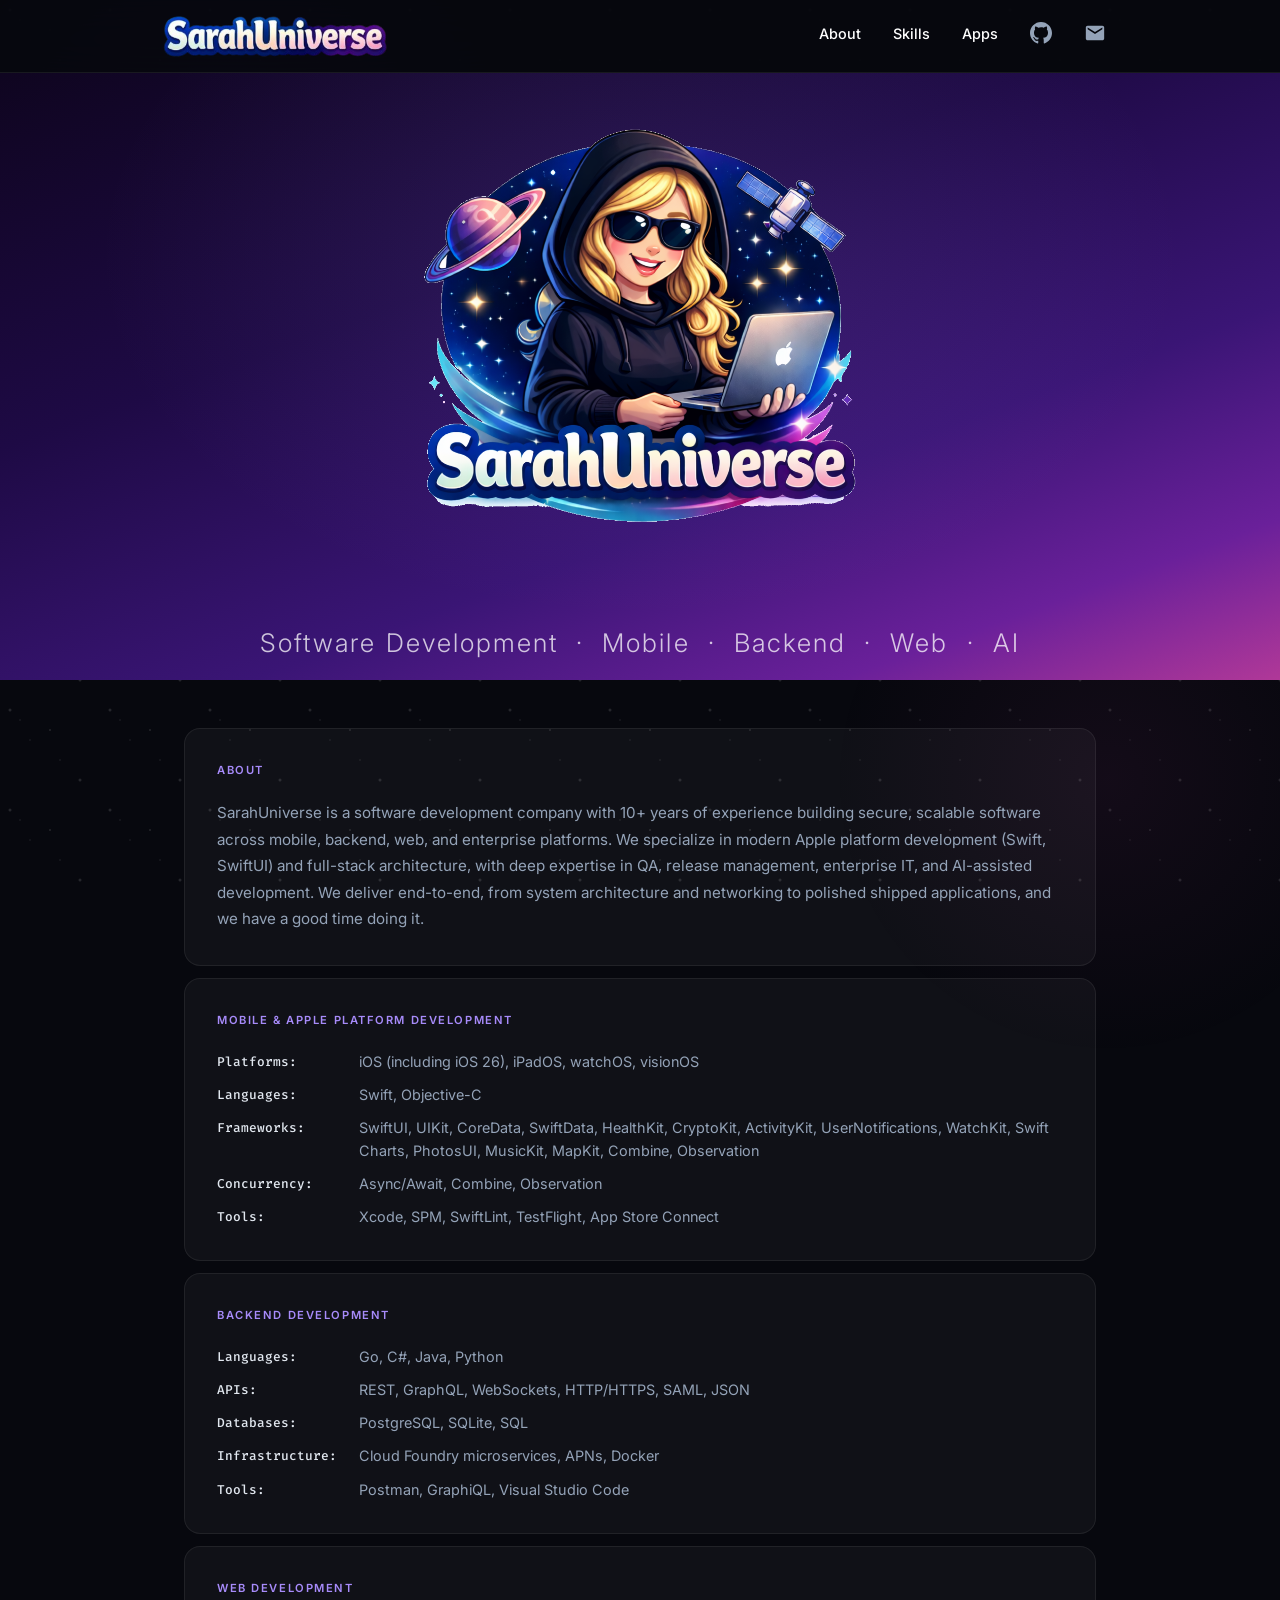
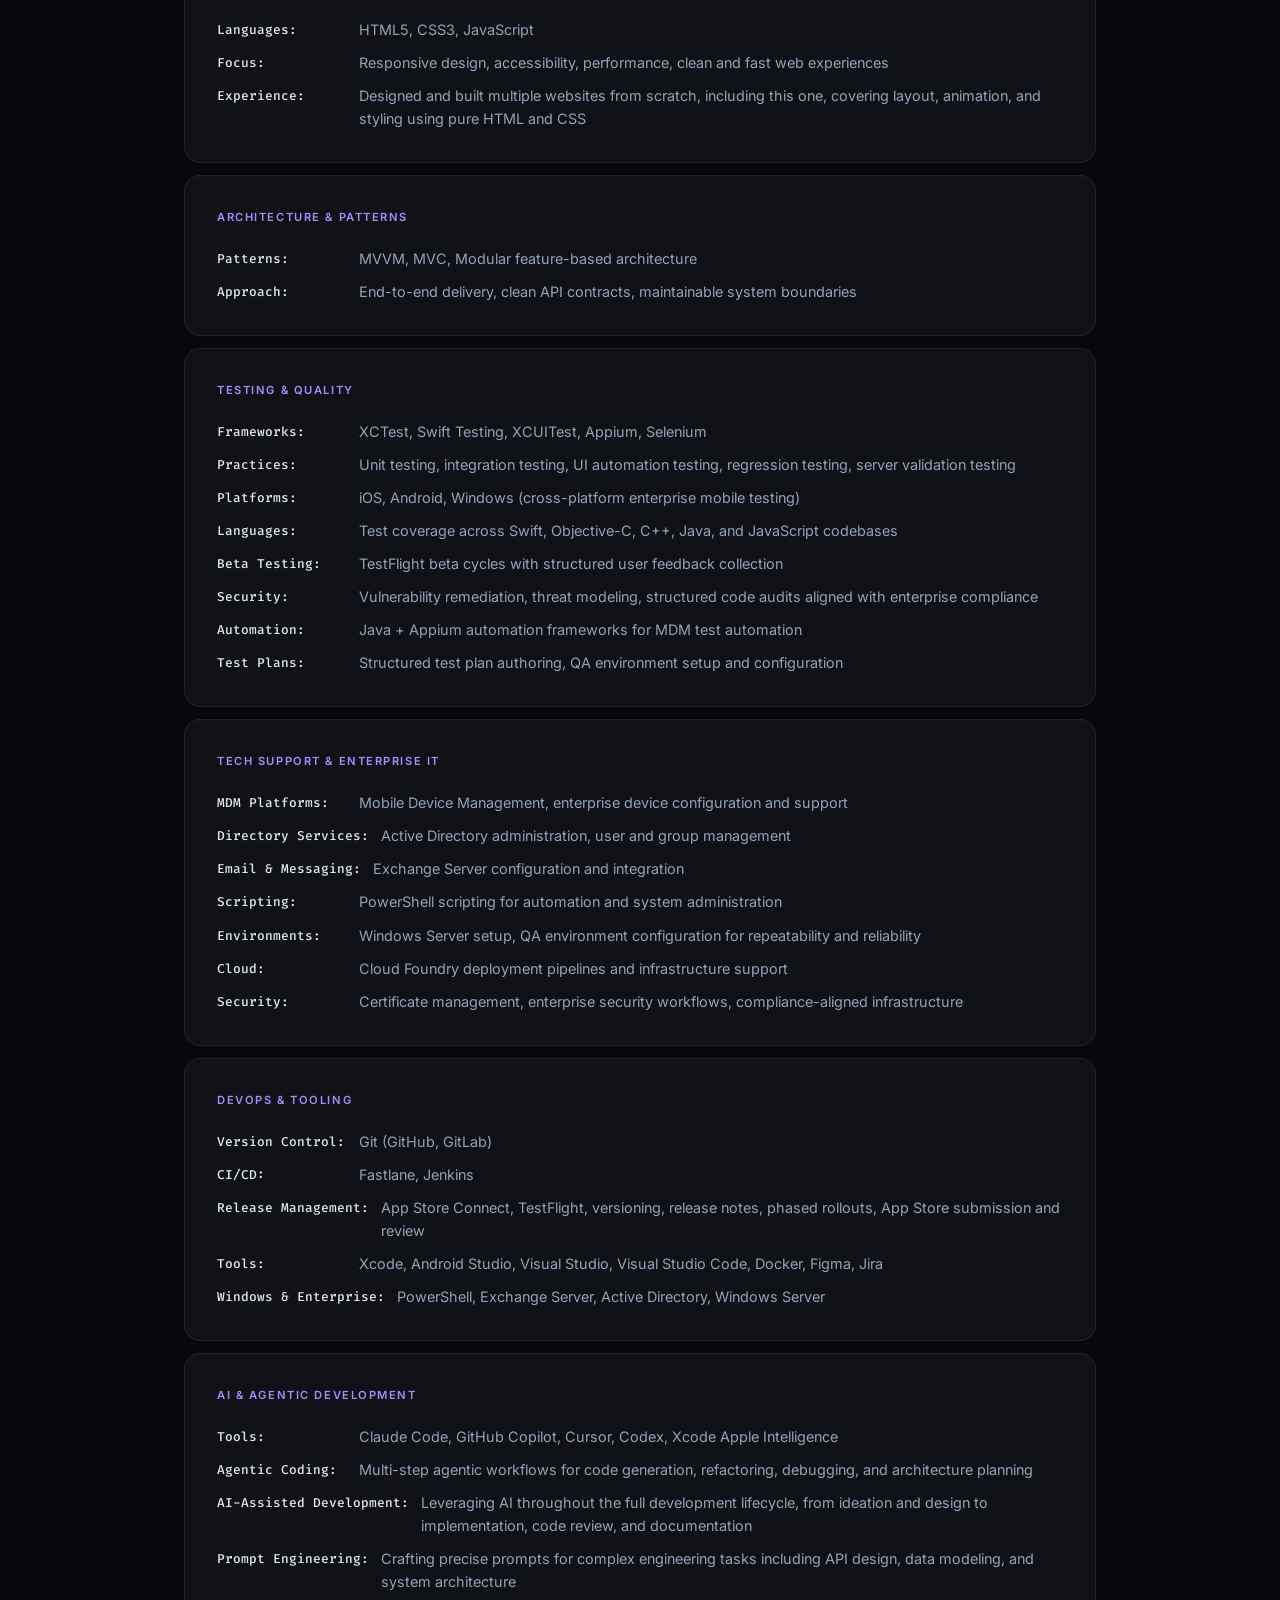
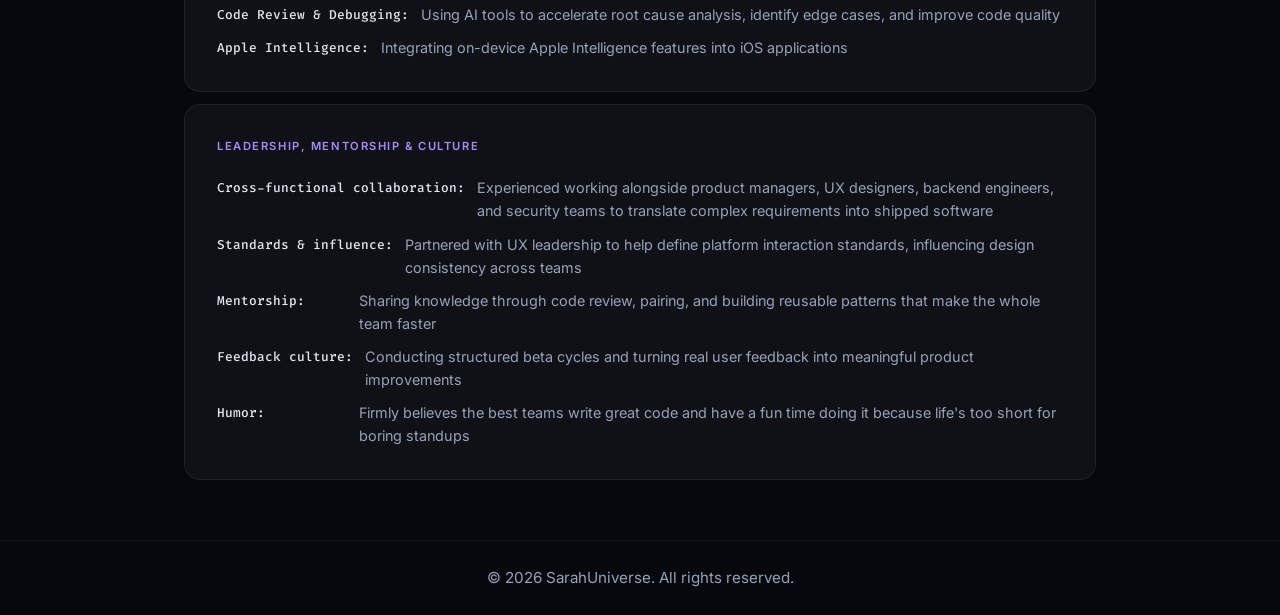
==== commit 36f85ecb: "Added AI to the header area" ====
--- a/index.html
+++ b/index.html
@@ -41,7 +41,7 @@
 
   <header class="header">
     <img src="assets/logo-transparent.png" class="header-logo" alt="SarahUniverse Logo">
-    <p class="tagline">Software Development &nbsp;·&nbsp; Mobile &nbsp;·&nbsp; Backend &nbsp;·&nbsp; Web</p>
+    <p class="tagline">Software Development &nbsp;·&nbsp; Mobile &nbsp;·&nbsp; Backend &nbsp;·&nbsp; Web &nbsp;·&nbsp; AI</p>
   </header>
 
   <main class="content">
--- a/style.css
+++ b/style.css
@@ -391,6 +391,15 @@
 /* === RESPONSIVE / MOBILE === */
 @media (max-width: 640px) {
 
+  .nav-logo {
+    height: 22px;
+    max-width: 140px;
+  }
+
+  .navbar {
+    padding: 12px 16px;
+  }
+
   .nav-links a {
     font-size: 0.82rem;
     padding: 6px 10px;
